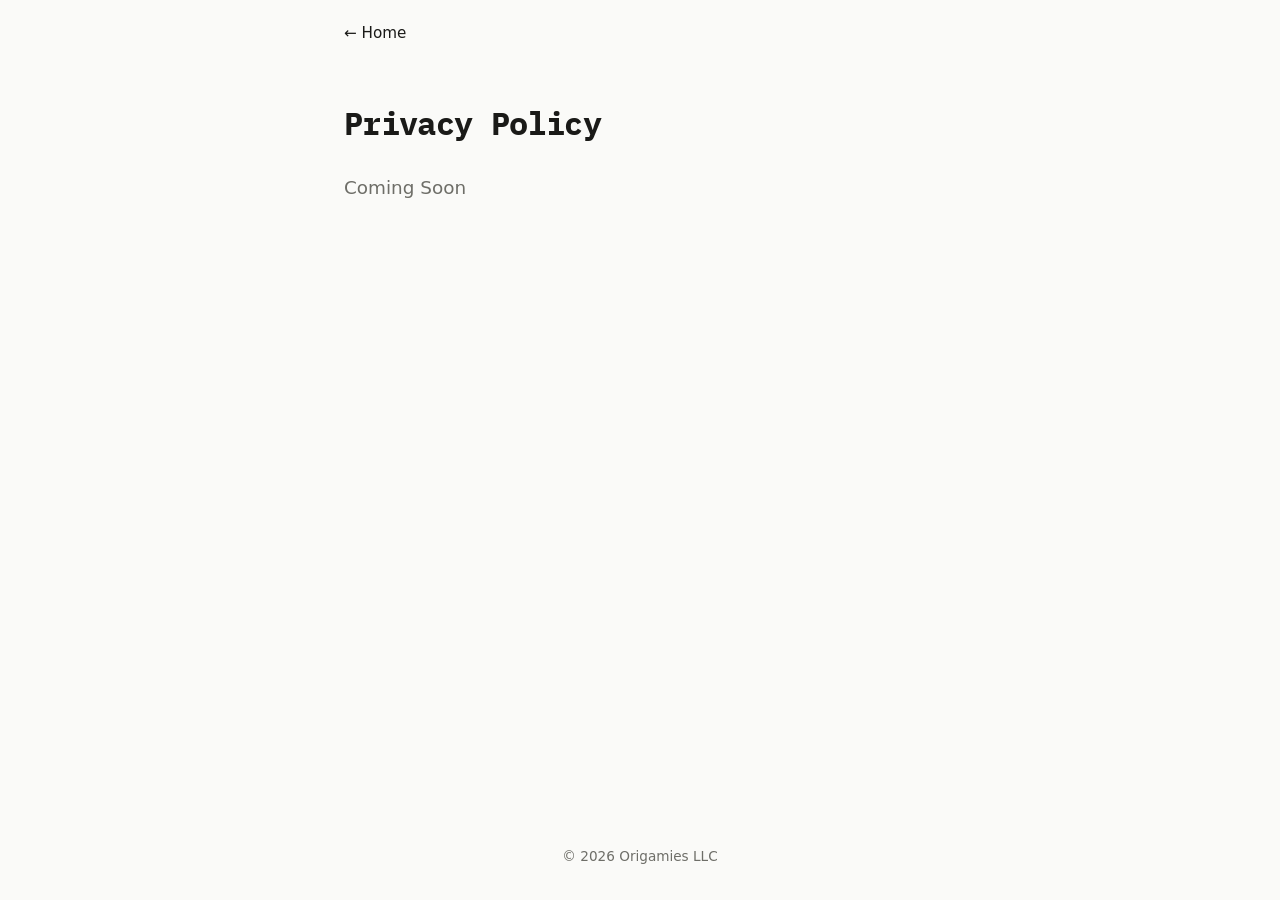
==== privacy.html @ 24e27df1 "Drop placeholder icon, IBM Plex Mono title, three-line copy, square corners Co-Authored-By: Claude F" ====
<!DOCTYPE html>
<html lang="en">
<head>
  <meta charset="UTF-8">
  <meta name="viewport" content="width=device-width, initial-scale=1.0">
  <title>Privacy Policy — PayOnce: Photos</title>
  <meta name="description" content="PayOnce: Photos privacy policy.">
  <link rel="icon" href="favicon.png">
  <link rel="preconnect" href="https://fonts.googleapis.com">
  <link rel="preconnect" href="https://fonts.gstatic.com" crossorigin>
  <link href="https://fonts.googleapis.com/css2?family=IBM+Plex+Mono:wght@400;500;600&display=swap" rel="stylesheet">
  <link rel="stylesheet" href="styles.css">
</head>
<body>

  <header class="site-header">
    <div class="container">
      <a href="index.html" class="back-link">&larr; Home</a>
    </div>
  </header>

  <main class="page-content">
    <div class="container">
      <h1>Privacy Policy</h1>
      <p class="placeholder">Coming Soon</p>
    </div>
  </main>

  <footer class="site-footer">
    <div class="container">
      &copy; 2026 Origamies LLC
    </div>
  </footer>

</body>
</html>
---- styles.css ----
/* ===== Reset & Base ===== */
*,
*::before,
*::after {
  margin: 0;
  padding: 0;
  box-sizing: border-box;
}

:root {
  --bg: #FAFAF8;          /* off-white — page background (matches app) */
  --surface: #F2F2EE;     /* soft surface */
  --sage: #93AE8F;        /* brand / buttons (matches app) */
  --sage-dark: #7E9A7A;   /* hover */
  --sage-pale: #EDF1EC;   /* pill background */
  --ink: #1A1A18;         /* headings / primary text */
  --ink-soft: #3B3B36;    /* body text */
  --muted: #6E6E68;       /* secondary text */
  --border: #D8D8D3;      /* subtle border */
}

:root {
  --mono: "IBM Plex Mono", ui-monospace, "SF Mono", Menlo, monospace; /* app font */
}

html {
  font-size: 16px;
}

body {
  font-family: -apple-system, BlinkMacSystemFont, "SF Pro Text", "SF Pro Display", system-ui, sans-serif;
  background-color: var(--bg);
  color: var(--ink-soft);
  line-height: 1.6;
  min-height: 100vh;
  display: flex;
  flex-direction: column;
  -webkit-font-smoothing: antialiased;
}

a {
  color: var(--ink);
  text-decoration: none;
}

img {
  max-width: 100%;
  height: auto;
}

/* ===== Layout ===== */
.container {
  max-width: 640px;
  margin: 0 auto;
  padding: 0 1.5rem;
  width: 100%;
}

main {
  flex: 1;
}

/* ===== Header (inner pages) ===== */
.site-header {
  padding: 1.25rem 0;
}

.back-link {
  font-size: 0.95rem;
  font-weight: 500;
  display: inline-flex;
  align-items: center;
  gap: 0.35rem;
  transition: opacity 0.2s;
}

.back-link:hover {
  opacity: 0.7;
}

/* ===== Hero ===== */
.hero {
  text-align: center;
  padding: 5rem 0 2.5rem;
}

.hero h1 {
  font-family: var(--mono);
  font-size: 2.5rem;
  font-weight: 600;
  letter-spacing: 0.02em;
  line-height: 1.15;
  margin-bottom: 1.5rem;
  color: var(--ink);
}

.hero .lines {
  max-width: 34rem;
  margin: 0 auto 2.5rem;
}

.hero .lines p {
  font-size: 1.15rem;
  color: var(--muted);
  margin-bottom: 0.75rem;
}

.hero .lines p:last-child {
  margin-bottom: 0;
}

.coming-soon {
  display: inline-block;
  font-family: var(--mono);
  font-size: 0.78rem;
  font-weight: 700;
  color: var(--ink);
  background: var(--sage-pale);
  border: 1.5px solid var(--border);
  letter-spacing: 0.08em;
  text-transform: uppercase;
  padding: 0.45rem 0.9rem;
  border-radius: 4px;
}

/* ===== Link Cards ===== */
.link-cards {
  display: flex;
  justify-content: center;
  padding: 2.5rem 0 3rem;
}

.link-card {
  display: inline-flex;
  align-items: center;
  justify-content: center;
  min-width: 220px;
  padding: 0.95rem 1.5rem;
  border-radius: 4px;
  background: var(--sage);
  color: #fff;
  font-weight: 600;
  font-size: 1rem;
  box-shadow: 0 2px 8px rgba(26, 26, 24, 0.08);
  transition: background 0.2s, box-shadow 0.2s, transform 0.15s;
}

.link-card:hover {
  background: var(--sage-dark);
  box-shadow: 0 6px 18px rgba(26, 26, 24, 0.14);
  transform: translateY(-2px);
}

/* ===== Content Pages ===== */
.page-content {
  padding: 2rem 0 4rem;
}

.page-content h1 {
  font-family: var(--mono);
  font-size: 2rem;
  font-weight: 800;
  letter-spacing: -0.02em;
  margin-bottom: 0.5rem;
  color: var(--ink);
}

.placeholder {
  font-size: 1.15rem;
  color: var(--muted);
  padding: 1rem 0 3rem;
}

/* ===== Footer ===== */
.site-footer {
  padding: 2rem 0;
  text-align: center;
  font-size: 0.85rem;
  color: var(--muted);
}

/* ===== Mobile ===== */
@media (max-width: 480px) {
  .hero {
    padding: 3.5rem 0 2rem;
  }
  .hero h1 {
    font-size: 1.85rem;
  }
  .hero .lines p {
    font-size: 1.05rem;
  }
  .link-card {
    width: 100%;
  }
}
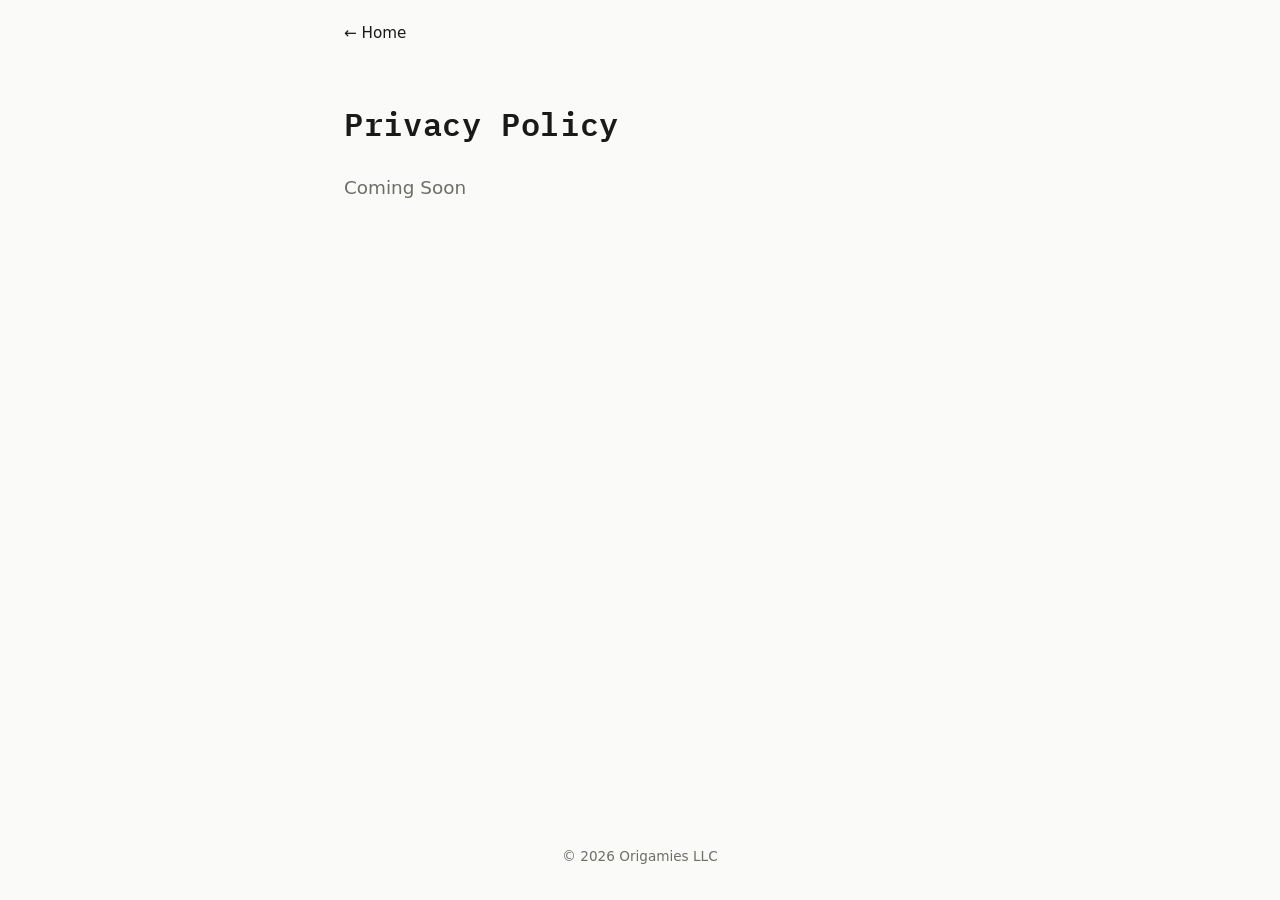
==== commit ad42a56a: "Left-align copy, stack both buttons at one shared size Co-Authored-By: Claude Fable 5.1 <noreply@ant" ====
--- a/privacy.html
+++ b/privacy.html
@@ -5,11 +5,10 @@
   <meta name="viewport" content="width=device-width, initial-scale=1.0">
   <title>Privacy Policy — PayOnce: Photos</title>
   <meta name="description" content="PayOnce: Photos privacy policy.">
-  <link rel="icon" href="favicon.png">
   <link rel="preconnect" href="https://fonts.googleapis.com">
   <link rel="preconnect" href="https://fonts.gstatic.com" crossorigin>
   <link href="https://fonts.googleapis.com/css2?family=IBM+Plex+Mono:wght@400;500;600&display=swap" rel="stylesheet">
-  <link rel="stylesheet" href="styles.css">
+  <link rel="stylesheet" href="styles.css?v=4">
 </head>
 <body>
 
--- a/styles.css
+++ b/styles.css
@@ -17,9 +17,6 @@
   --ink-soft: #3B3B36;    /* body text */
   --muted: #6E6E68;       /* secondary text */
   --border: #D8D8D3;      /* subtle border */
-}
-
-:root {
   --mono: "IBM Plex Mono", ui-monospace, "SF Mono", Menlo, monospace; /* app font */
 }
 
@@ -81,7 +78,7 @@
 /* ===== Hero ===== */
 .hero {
   text-align: center;
-  padding: 5rem 0 2.5rem;
+  padding: 5rem 0 3rem;
 }
 
 .hero h1 {
@@ -95,8 +92,8 @@
 }
 
 .hero .lines {
-  max-width: 34rem;
-  margin: 0 auto 2.5rem;
+  text-align: left;
+  margin-bottom: 2.5rem;
 }
 
 .hero .lines p {
@@ -109,38 +106,40 @@
   margin-bottom: 0;
 }
 
+/* ===== Button stack ===== */
+.stack {
+  display: flex;
+  flex-direction: column;
+  align-items: center;
+  gap: 0.75rem;
+}
+
+.btn {
+  display: inline-flex;
+  align-items: center;
+  justify-content: center;
+  width: 210px;
+  height: 48px;
+  padding: 0 1.25rem;
+  border-radius: 4px;
+  font-size: 0.9rem;
+  line-height: 1;
+}
+
 .coming-soon {
-  display: inline-block;
   font-family: var(--mono);
-  font-size: 0.78rem;
-  font-weight: 700;
+  font-weight: 600;
   color: var(--ink);
   background: var(--sage-pale);
   border: 1.5px solid var(--border);
   letter-spacing: 0.08em;
   text-transform: uppercase;
-  padding: 0.45rem 0.9rem;
-  border-radius: 4px;
-}
-
-/* ===== Link Cards ===== */
-.link-cards {
-  display: flex;
-  justify-content: center;
-  padding: 2.5rem 0 3rem;
 }
 
 .link-card {
-  display: inline-flex;
-  align-items: center;
-  justify-content: center;
-  min-width: 220px;
-  padding: 0.95rem 1.5rem;
-  border-radius: 4px;
   background: var(--sage);
   color: #fff;
   font-weight: 600;
-  font-size: 1rem;
   box-shadow: 0 2px 8px rgba(26, 26, 24, 0.08);
   transition: background 0.2s, box-shadow 0.2s, transform 0.15s;
 }
@@ -159,8 +158,8 @@
 .page-content h1 {
   font-family: var(--mono);
   font-size: 2rem;
-  font-weight: 800;
-  letter-spacing: -0.02em;
+  font-weight: 600;
+  letter-spacing: 0.02em;
   margin-bottom: 0.5rem;
   color: var(--ink);
 }
@@ -190,7 +189,4 @@
   .hero .lines p {
     font-size: 1.05rem;
   }
-  .link-card {
-    width: 100%;
-  }
 }
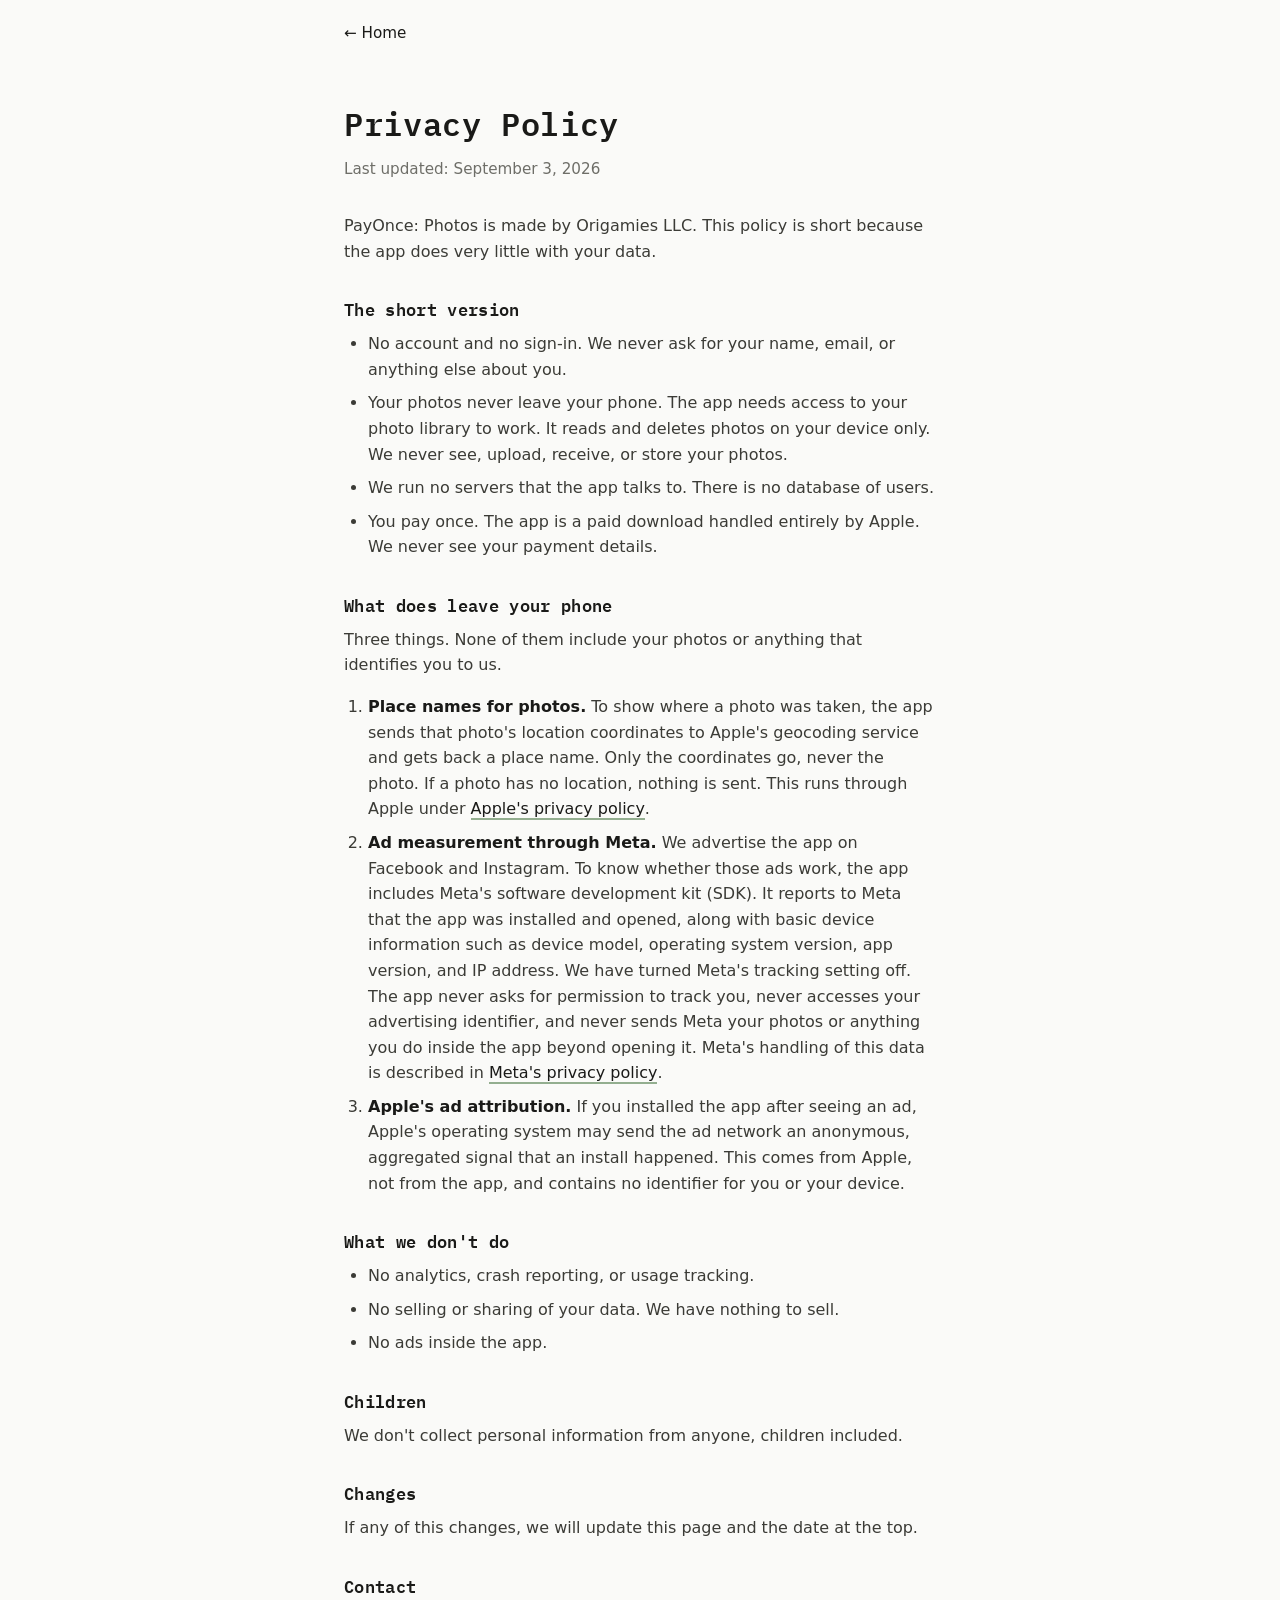
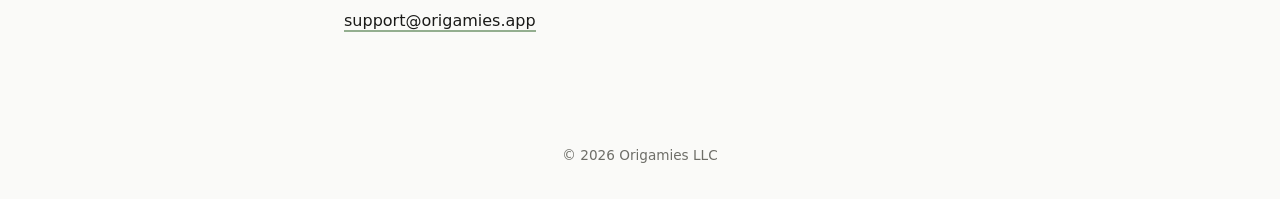
==== commit e5d11405: "Privacy policy Co-Authored-By: Claude Fable 5.1 <noreply@anthropic.com> Claude-Session: https://clau" ====
--- a/privacy.html
+++ b/privacy.html
@@ -4,11 +4,11 @@
   <meta charset="UTF-8">
   <meta name="viewport" content="width=device-width, initial-scale=1.0">
   <title>Privacy Policy — PayOnce: Photos</title>
-  <meta name="description" content="PayOnce: Photos privacy policy.">
+  <meta name="description" content="PayOnce: Photos privacy policy. No account, no personal information, photos never leave your phone.">
   <link rel="preconnect" href="https://fonts.googleapis.com">
   <link rel="preconnect" href="https://fonts.gstatic.com" crossorigin>
   <link href="https://fonts.googleapis.com/css2?family=IBM+Plex+Mono:wght@400;500;600&display=swap" rel="stylesheet">
-  <link rel="stylesheet" href="styles.css?v=4">
+  <link rel="stylesheet" href="styles.css?v=7">
 </head>
 <body>
 
@@ -21,7 +21,41 @@
   <main class="page-content">
     <div class="container">
       <h1>Privacy Policy</h1>
-      <p class="placeholder">Coming Soon</p>
+      <p class="subtitle">Last updated: September 3, 2026</p>
+
+      <p>PayOnce: Photos is made by Origamies LLC. This policy is short because the app does very little with your data.</p>
+
+      <h2>The short version</h2>
+      <ul>
+        <li>No account and no sign-in. We never ask for your name, email, or anything else about you.</li>
+        <li>Your photos never leave your phone. The app needs access to your photo library to work. It reads and deletes photos on your device only. We never see, upload, receive, or store your photos.</li>
+        <li>We run no servers that the app talks to. There is no database of users.</li>
+        <li>You pay once. The app is a paid download handled entirely by Apple. We never see your payment details.</li>
+      </ul>
+
+      <h2>What does leave your phone</h2>
+      <p>Three things. None of them include your photos or anything that identifies you to us.</p>
+      <ol>
+        <li><strong>Place names for photos.</strong> To show where a photo was taken, the app sends that photo's location coordinates to Apple's geocoding service and gets back a place name. Only the coordinates go, never the photo. If a photo has no location, nothing is sent. This runs through Apple under <a href="https://www.apple.com/legal/privacy/">Apple's privacy policy</a>.</li>
+        <li><strong>Ad measurement through Meta.</strong> We advertise the app on Facebook and Instagram. To know whether those ads work, the app includes Meta's software development kit (SDK). It reports to Meta that the app was installed and opened, along with basic device information such as device model, operating system version, app version, and IP address. We have turned Meta's tracking setting off. The app never asks for permission to track you, never accesses your advertising identifier, and never sends Meta your photos or anything you do inside the app beyond opening it. Meta's handling of this data is described in <a href="https://www.facebook.com/privacy/policy/">Meta's privacy policy</a>.</li>
+        <li><strong>Apple's ad attribution.</strong> If you installed the app after seeing an ad, Apple's operating system may send the ad network an anonymous, aggregated signal that an install happened. This comes from Apple, not from the app, and contains no identifier for you or your device.</li>
+      </ol>
+
+      <h2>What we don't do</h2>
+      <ul>
+        <li>No analytics, crash reporting, or usage tracking.</li>
+        <li>No selling or sharing of your data. We have nothing to sell.</li>
+        <li>No ads inside the app.</li>
+      </ul>
+
+      <h2>Children</h2>
+      <p>We don't collect personal information from anyone, children included.</p>
+
+      <h2>Changes</h2>
+      <p>If any of this changes, we will update this page and the date at the top.</p>
+
+      <h2>Contact</h2>
+      <p><a href="mailto:support@origamies.app">support@origamies.app</a></p>
     </div>
   </main>
 
--- a/styles.css
+++ b/styles.css
@@ -82,6 +82,7 @@
 }
 
 .hero h1 {
+  text-align: left;
   font-family: var(--mono);
   font-size: 2.5rem;
   font-weight: 600;
@@ -118,12 +119,13 @@
   display: inline-flex;
   align-items: center;
   justify-content: center;
-  width: 210px;
+  width: 220px;
   height: 48px;
-  padding: 0 1.25rem;
+  padding: 0 1rem;
   border-radius: 4px;
-  font-size: 0.9rem;
+  font-size: 0.875rem;
   line-height: 1;
+  white-space: nowrap;
 }
 
 .coming-soon {
@@ -132,7 +134,7 @@
   color: var(--ink);
   background: var(--sage-pale);
   border: 1.5px solid var(--border);
-  letter-spacing: 0.08em;
+  letter-spacing: 0.06em;
   text-transform: uppercase;
 }
 
@@ -164,10 +166,51 @@
   color: var(--ink);
 }
 
-.placeholder {
-  font-size: 1.15rem;
+.page-content .subtitle {
   color: var(--muted);
-  padding: 1rem 0 3rem;
+  font-size: 0.95rem;
+  margin-bottom: 2rem;
+}
+
+.page-content h2 {
+  font-family: var(--mono);
+  font-size: 1.05rem;
+  font-weight: 600;
+  letter-spacing: 0.02em;
+  margin-top: 2rem;
+  margin-bottom: 0.5rem;
+  color: var(--ink);
+}
+
+.page-content p,
+.page-content ul,
+.page-content ol {
+  margin-bottom: 1rem;
+  color: var(--ink-soft);
+}
+
+.page-content ul,
+.page-content ol {
+  padding-left: 1.5rem;
+}
+
+.page-content li {
+  margin-bottom: 0.5rem;
+}
+
+.page-content strong {
+  color: var(--ink);
+}
+
+.page-content a {
+  color: var(--ink);
+  font-weight: 500;
+  border-bottom: 2px solid var(--sage);
+  transition: border-color 0.2s;
+}
+
+.page-content a:hover {
+  border-color: var(--sage-dark);
 }
 
 /* ===== Footer ===== */
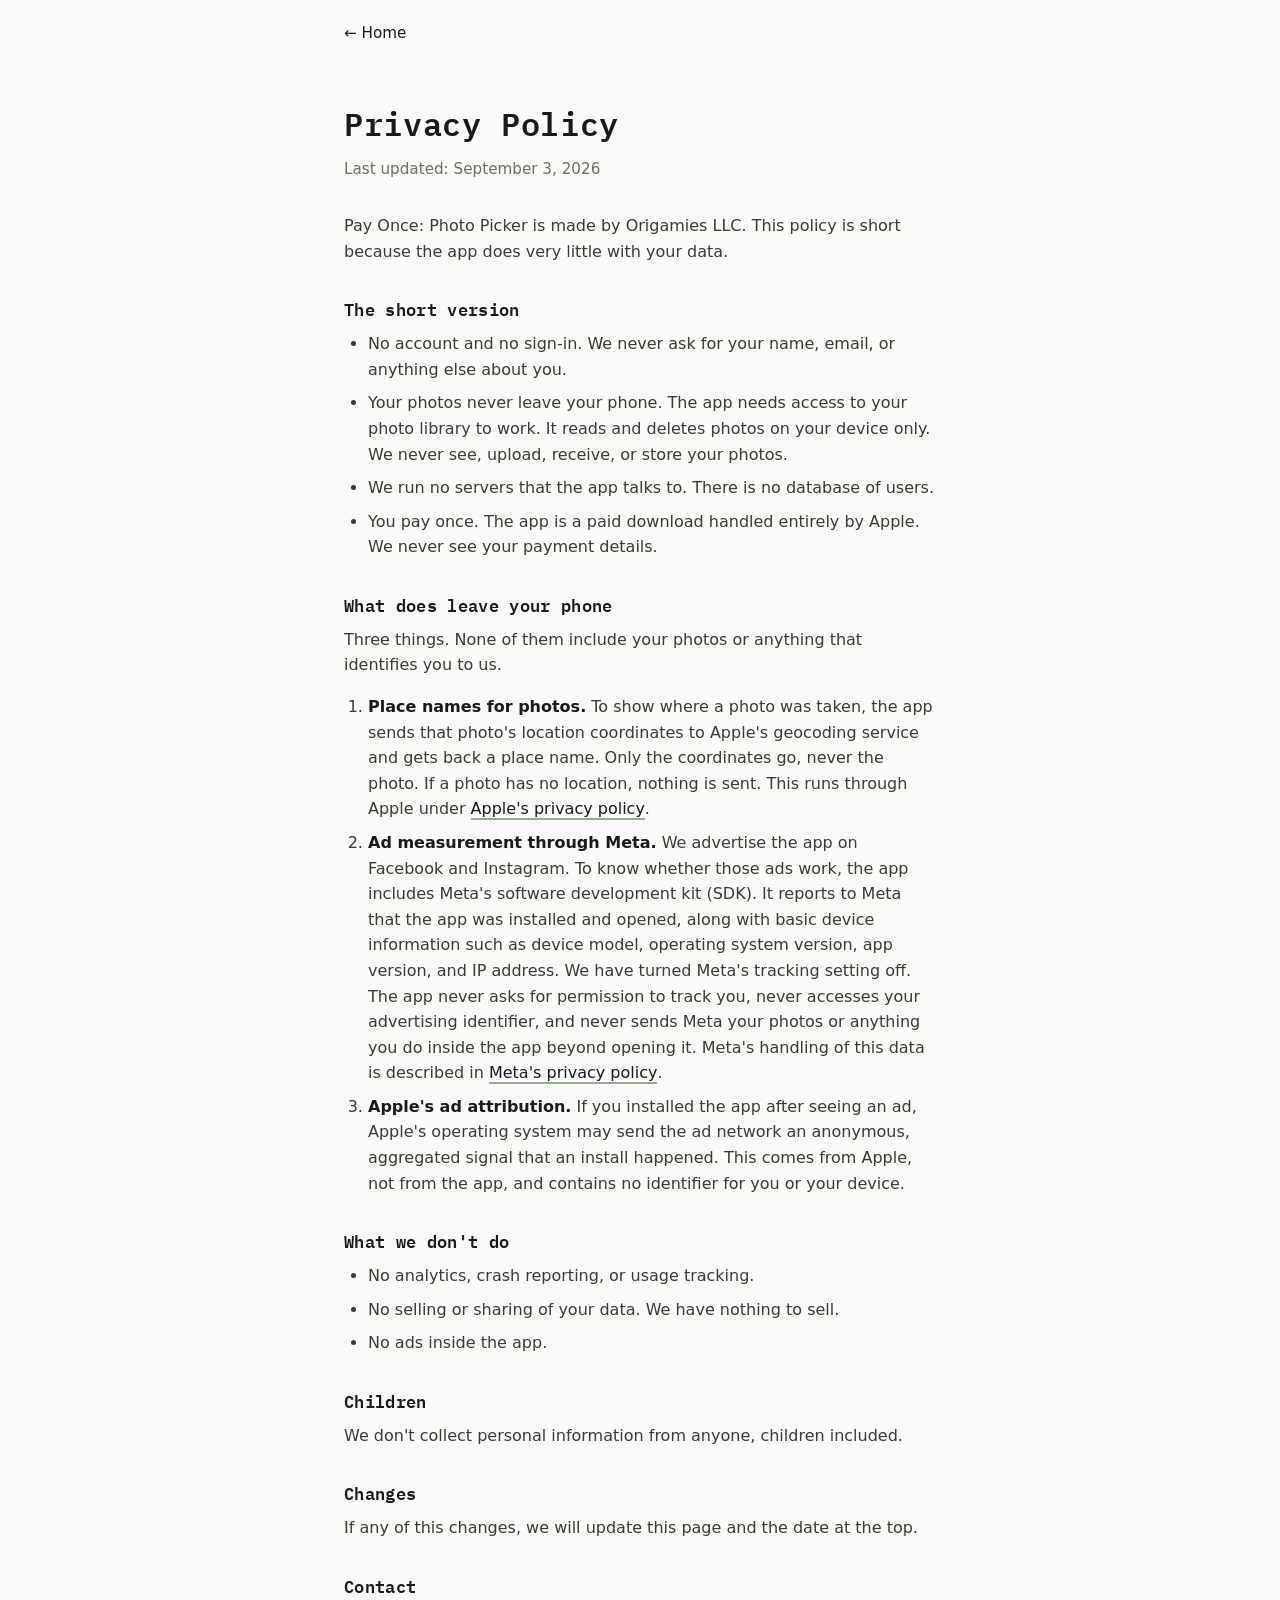
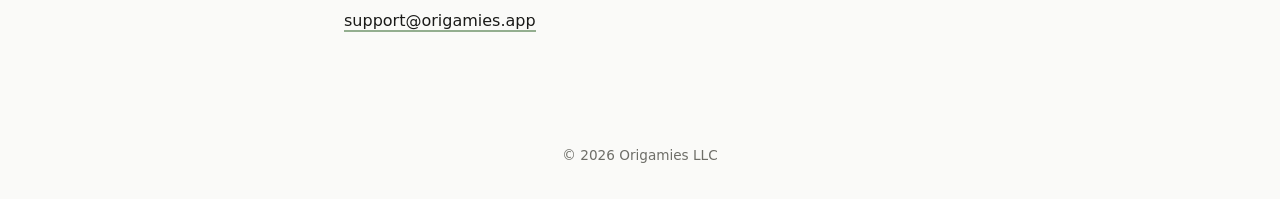
==== commit a5c6f0e1: "Name: Pay Once: Photo Picker Co-Authored-By: Claude Fable 5.1 <noreply@anthropic.com> Claude-Session" ====
--- a/privacy.html
+++ b/privacy.html
@@ -3,8 +3,8 @@
 <head>
   <meta charset="UTF-8">
   <meta name="viewport" content="width=device-width, initial-scale=1.0">
-  <title>Privacy Policy — PayOnce: Photos</title>
-  <meta name="description" content="PayOnce: Photos privacy policy. No account, no personal information, photos never leave your phone.">
+  <title>Privacy Policy — Pay Once: Photo Picker</title>
+  <meta name="description" content="Pay Once: Photo Picker privacy policy. No account, no personal information, photos never leave your phone.">
   <link rel="preconnect" href="https://fonts.googleapis.com">
   <link rel="preconnect" href="https://fonts.gstatic.com" crossorigin>
   <link href="https://fonts.googleapis.com/css2?family=IBM+Plex+Mono:wght@400;500;600&display=swap" rel="stylesheet">
@@ -23,7 +23,7 @@
       <h1>Privacy Policy</h1>
       <p class="subtitle">Last updated: September 3, 2026</p>
 
-      <p>PayOnce: Photos is made by Origamies LLC. This policy is short because the app does very little with your data.</p>
+      <p>Pay Once: Photo Picker is made by Origamies LLC. This policy is short because the app does very little with your data.</p>
 
       <h2>The short version</h2>
       <ul>
